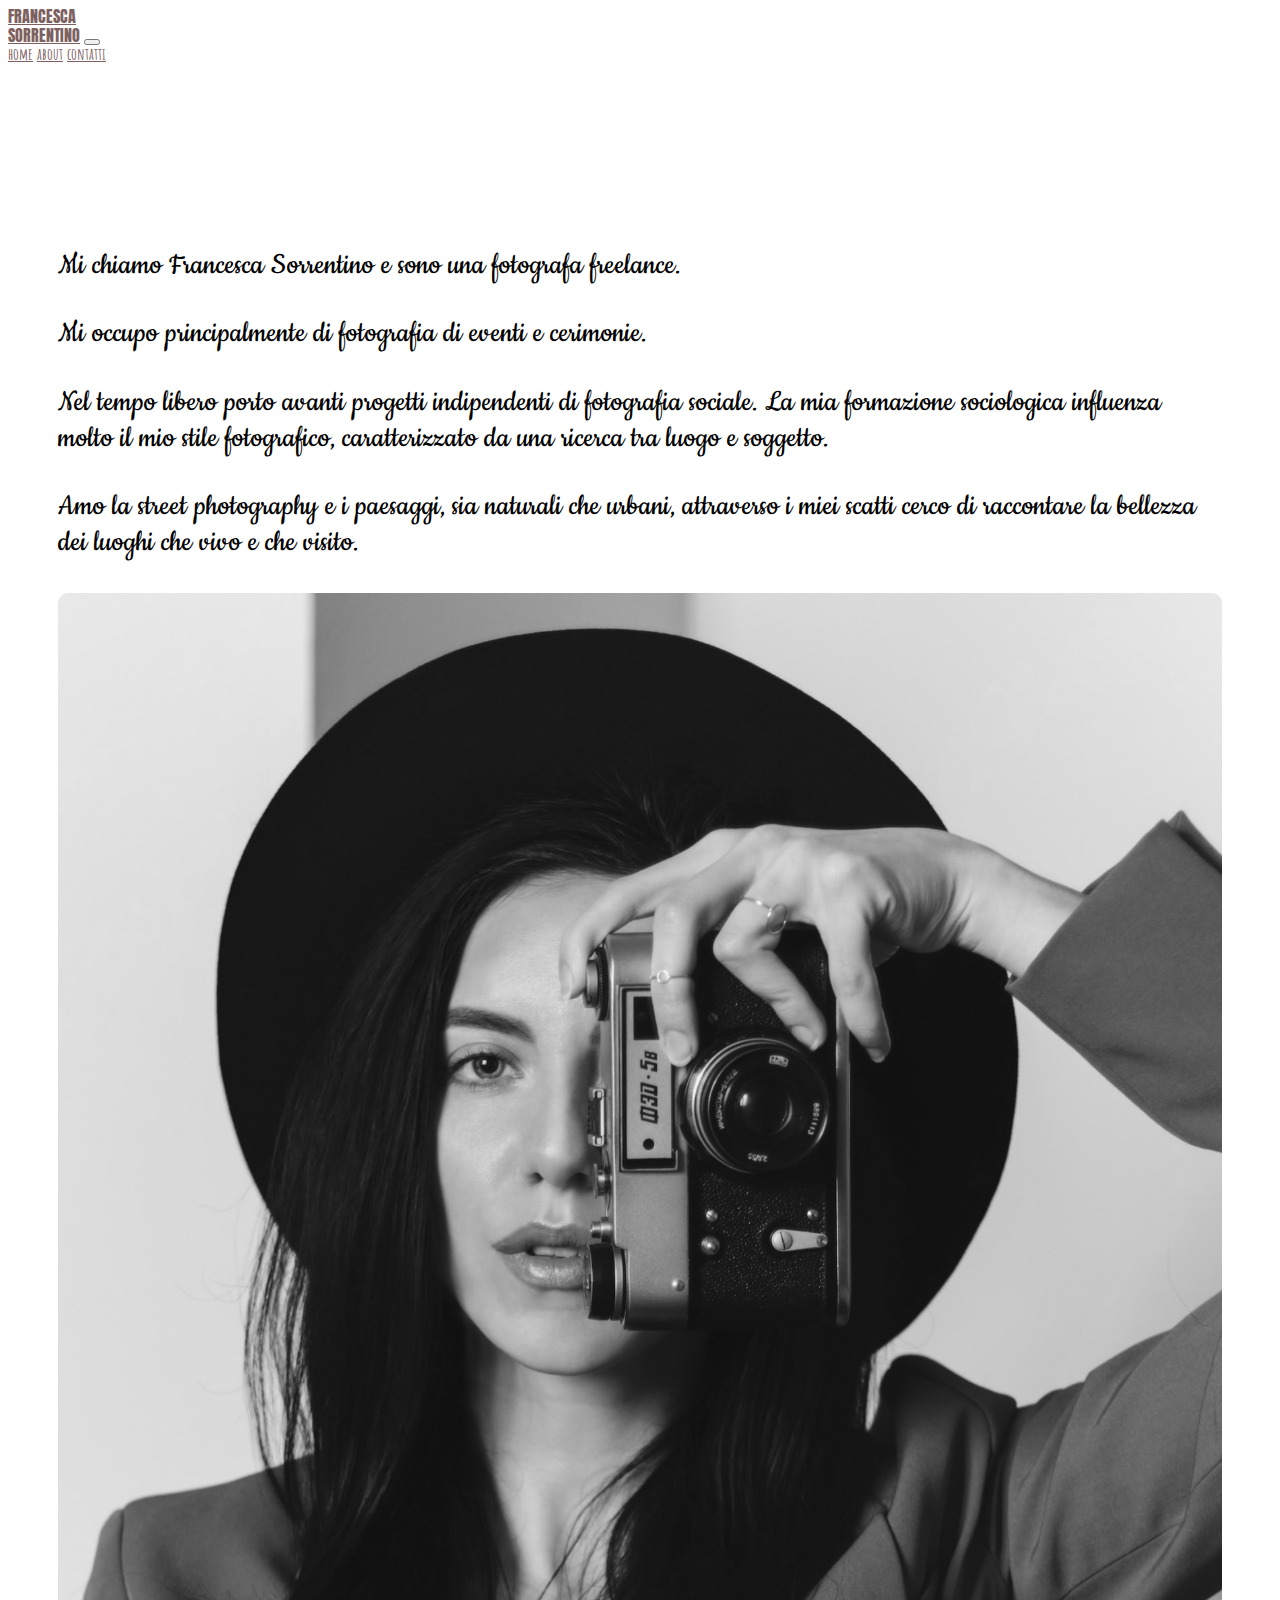
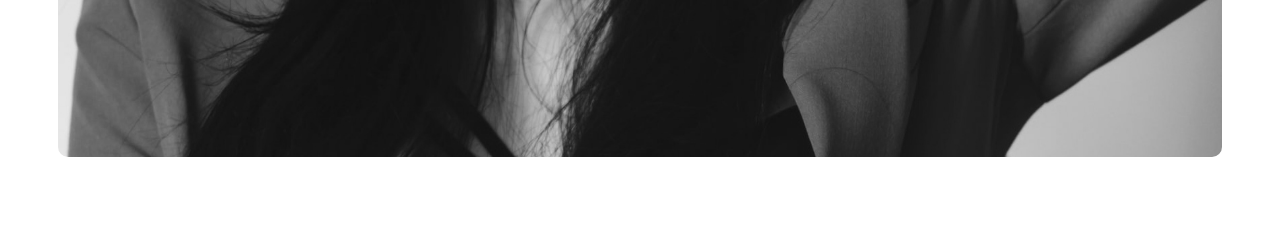
==== about/index.html @ cd2151c4 "Adding the about section" ====
<!DOCTYPE html>
<html lang="en">
<head>
    <meta charset="UTF-8">
    <meta http-equiv="X-UA-Compatible" content="IE=edge">
    <meta name="viewport" content="width=device-width, initial-scale=1.0">
    <title>Francesca Sorrentino | About</title>
    <meta name="description" content="Qualche curiosità su di me">
    <link rel="stylesheet" href="../assets/css/style.css">
    <link href="https://cdn.jsdelivr.net/npm/bootstrap@5.3.0-alpha1/dist/css/bootstrap.min.css" rel="stylesheet" integrity="sha384-GLhlTQ8iRABdZLl6O3oVMWSktQOp6b7In1Zl3/Jr59b6EGGoI1aFkw7cmDA6j6gD" crossorigin="anonymous">

    <link rel="preconnect" href="https://fonts.googleapis.com">
    <link rel="preconnect" href="https://fonts.gstatic.com" crossorigin>
    <link href="https://fonts.googleapis.com/css2?family=Amatic+SC&display=swap" rel="stylesheet">
    <link href="https://fonts.googleapis.com/css2?family=Anton&family=Lobster&family=Rowdies:wght@300&display=swap" rel="stylesheet">
    <link href="https://fonts.googleapis.com/css2?family=Cookie&family=Courgette&family=Dancing+Script&family=Indie+Flower&display=swap" rel="stylesheet">
</head>
<body>
  <nav class="navbar navbar-expand-lg bg-body-tertiary fixed-top pt-3 pb-3">
      <div class="container-fluid">
      <a class="navbar-brand fs-2" href="../index.html">Francesca<br>Sorrentino</a>
      <button class="navbar-toggler" type="button" data-bs-toggle="collapse" data-bs-target="#navbarNavAltMarkup" aria-controls="navbarNavAltMarkup" aria-expanded="false" aria-label="Toggle navigation">
        <span class="navbar-toggler-icon"></span>
      </button>
      <div class="collapse navbar-collapse fs-4" id="navbarNavAltMarkup">
        <div class="navbar-nav text-center ms-auto">
          <a class="nav-link" aria-current="page" href="../index.html">Home</a>
          <a class="nav-link" href="#">About</a>
          <a class="nav-link" href="#">Contatti</a>
        </div>
      </div>
    </div>
  </nav>
    <section class="about">
        <div class="container-fluid">
          <div class="row align-items-center row-cols-1 row-cols-md-2">
            <div class="text-container col">
              <p>Mi chiamo Francesca Sorrentino e sono una fotografa freelance.</p>
              <p>Mi occupo principalmente di fotografia di eventi e cerimonie.</p>
              <p>Nel tempo libero porto avanti progetti indipendenti di fotografia sociale.
                La mia formazione sociologica influenza molto il mio stile fotografico, caratterizzato da una ricerca tra luogo e soggetto.
              <p>Amo la street photography e i paesaggi, sia naturali che urbani, attraverso i miei scatti cerco di raccontare la bellezza dei luoghi che vivo e che visito.</p>
              </p>
            </div>
            <div class="col">
              <img class="about-img" src="../assets/img/ira-ostafiichuk-U6A27TdwQxg-unsplash.jpg" alt="">
            </div>
          </div>
        </div>
    </section>
    <script src="https://cdn.jsdelivr.net/npm/bootstrap@5.3.0-alpha1/dist/js/bootstrap.bundle.min.js" integrity="sha384-w76AqPfDkMBDXo30jS1Sgez6pr3x5MlQ1ZAGC+nuZB+EYdgRZgiwxhTBTkF7CXvN" crossorigin="anonymous">
    </script>
</body>
</html>
---- assets/css/style.css ----
.container-md a, .container-fluid a {
    font-family: 'Anton', sans-serif;
    line-height: 1;
    color: rgb(125, 97, 97);
    text-transform: uppercase;
}
.container-md a:hover, container-fluid a:hover {
  transition: 1s;
}
.navbar-nav a {
    text-transform: none;
    font-family: 'Amatic SC', cursive;
    font-weight: 900;
    text-transform: lowercase;
}
.gallery {
    padding: 150px 20px 50px;
}
@media screen and (max-width: 768px){
  .gallery{
    padding: 100px 5px 10px;
  }
}
img {
    max-width: 100%;
}
.gallery img {
    padding: 5px;
    border-radius: 20px;
}
.centered {
  position: absolute;
  top: 50%;
  left: 50%;
  transform: translate(-50%, -50%);
  font-family: 'Anton', sans-serif;
  font-weight: 500;
  font-size: calc(30px + (60 - 30) * ((100vw - 320px)/ (1600 - 320)));
}
.img-container {
  position: relative;
  transform: scale(1);
  transition: 0.9s;
}
.img-overlay {
  position: absolute;
  top: 5px;
  right: 5px;
  bottom: 5px;
  left: 5px;
  background-image: linear-gradient(rgba(0, 0, 0, 0.3), rgba(0, 0, 0, 0.4));
  border-radius: 15px;
}
.img-container > .img_link {
  cursor: pointer;
  color: white;
}
.img-container:hover {
  transform: scale(1.05);
  transition: transform 0.9s ease-in-out;
}
.about {
  font-family: 'Cookie', cursive;
  padding: 150px 50px 50px;
  font-size: calc(25px + (35 - 25) * ((100vw - 320px)/ (1600 - 320)));
}
.about-img {
  filter: grayscale(10);
  border-radius: 10px;
}
@media screen and (max-width: 768px) {
  .about {
    padding: 100px 15px 20px;
  }
}
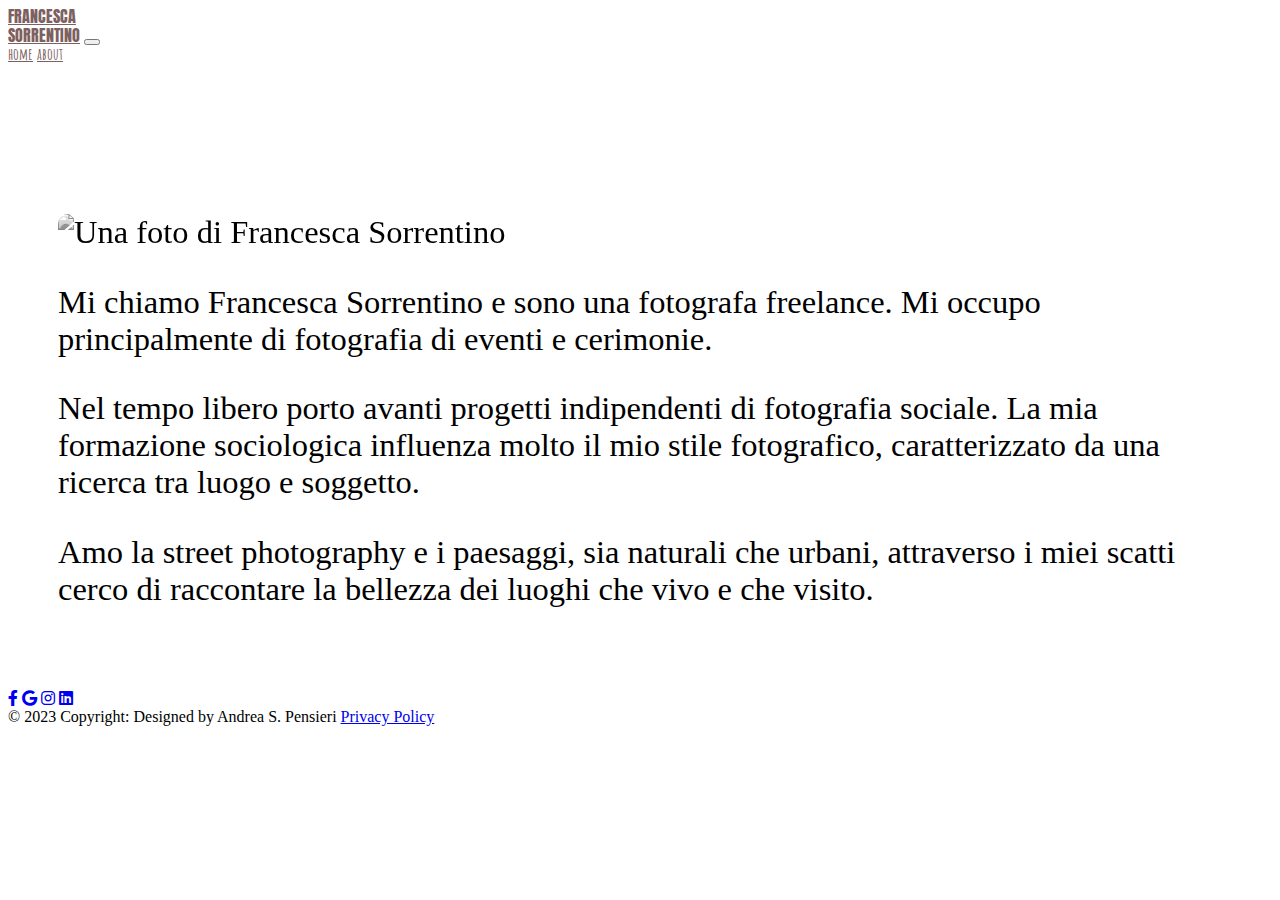
==== commit b41688f8: "Adding a privacy page" ====
--- a/about/index.html
+++ b/about/index.html
@@ -13,7 +13,9 @@
     <link rel="preconnect" href="https://fonts.gstatic.com" crossorigin>
     <link href="https://fonts.googleapis.com/css2?family=Amatic+SC&display=swap" rel="stylesheet">
     <link href="https://fonts.googleapis.com/css2?family=Anton&family=Lobster&family=Rowdies:wght@300&display=swap" rel="stylesheet">
-    <link href="https://fonts.googleapis.com/css2?family=Cookie&family=Courgette&family=Dancing+Script&family=Indie+Flower&display=swap" rel="stylesheet">
+    <link href="https://fonts.googleapis.com/css2?family=Kalam:wght@300&family=Lora&   family=Merienda:wght@300&family=PT+Sans&family=Source+Sans+Pro:wght@200&display=swap"    rel="stylesheet"> 
+    
+    <link rel="stylesheet" href="https://cdnjs.cloudflare.com/ajax/libs/font-awesome/6.0.0/css/all.min.css" integrity="sha512-9usAa10IRO0HhonpyAIVpjrylPvoDwiPUiKdWk5t3PyolY1cOd4DSE0Ga+ri4AuTroPR5aQvXU9xC6qOPnzFeg==" crossorigin="anonymous" referrerpolicy="no-referrer" />
 </head>
 <body>
   <nav class="navbar navbar-expand-lg bg-body-tertiary fixed-top pt-3 pb-3">
@@ -26,7 +28,6 @@
         <div class="navbar-nav text-center ms-auto">
           <a class="nav-link" aria-current="page" href="../index.html">Home</a>
           <a class="nav-link" href="#">About</a>
-          <a class="nav-link" href="#">Contatti</a>
         </div>
       </div>
     </div>
@@ -34,20 +35,58 @@
     <section class="about">
         <div class="container-fluid">
           <div class="row align-items-center row-cols-1 row-cols-md-2">
+            <div class="col">
+              <img class="about-img" src="../assets/img/Foto-1.jpg" alt="Una foto di Francesca Sorrentino">
+            </div>
             <div class="text-container col">
-              <p>Mi chiamo Francesca Sorrentino e sono una fotografa freelance.</p>
-              <p>Mi occupo principalmente di fotografia di eventi e cerimonie.</p>
+              <p>Mi chiamo Francesca Sorrentino e sono una fotografa freelance.
+              Mi occupo principalmente di fotografia di eventi e cerimonie.</p>
               <p>Nel tempo libero porto avanti progetti indipendenti di fotografia sociale.
                 La mia formazione sociologica influenza molto il mio stile fotografico, caratterizzato da una ricerca tra luogo e soggetto.
               <p>Amo la street photography e i paesaggi, sia naturali che urbani, attraverso i miei scatti cerco di raccontare la bellezza dei luoghi che vivo e che visito.</p>
               </p>
             </div>
-            <div class="col">
-              <img class="about-img" src="../assets/img/ira-ostafiichuk-U6A27TdwQxg-unsplash.jpg" alt="">
-            </div>
           </div>
         </div>
     </section>
+      <footer class="text-center">
+  <div class="container pt-4">
+    <section class="mb-4">
+      <a
+        class="btn btn-link btn-floating btn-lg text-white m-1"
+        href="#!"
+        role="button"
+        data-mdb-ripple-color="dark"
+        ><i class="fab fa-facebook-f"></i
+      ></a>
+      <a
+        class="btn btn-link btn-floating btn-lg text-white m-1"
+        href="#!"
+        role="button"
+        data-mdb-ripple-color="dark"
+        ><i class="fab fa-google"></i
+      ></a>
+      <a
+        class="btn btn-link btn-floating btn-lg text-white m-1"
+        href="#!"
+        role="button"
+        data-mdb-ripple-color="dark"
+        ><i class="fab fa-instagram"></i
+      ></a>
+      <a
+        class="btn btn-link btn-floating btn-lg text-white m-1"
+        href="#!"
+        role="button"
+        data-mdb-ripple-color="dark"
+        ><i class="fab fa-linkedin"></i
+      ></a>
+    </section>
+  </div>
+  <div class="text-center text-white p-3">
+    © 2023 Copyright: Designed by Andrea S. Pensieri
+     <a href="https://www.iubenda.com/privacy-policy/60994556" class="iubenda-black iubenda-noiframe iubenda-embed iubenda-noiframe " title="Privacy Policy ">Privacy Policy</a><script type="text/javascript">(function (w,d) {var loader = function () {var s = d.createElement("script"), tag = d.getElementsByTagName("script")[0]; s.src="https://cdn.iubenda.com/iubenda.js"; tag.parentNode.insertBefore(s,tag);}; if(w.addEventListener){w.addEventListener("load", loader, false);}else if(w.attachEvent){w.attachEvent("onload", loader);}else{w.onload = loader;}})(window, document);</script>
+  </div>
+</footer>
     <script src="https://cdn.jsdelivr.net/npm/bootstrap@5.3.0-alpha1/dist/js/bootstrap.bundle.min.js" integrity="sha384-w76AqPfDkMBDXo30jS1Sgez6pr3x5MlQ1ZAGC+nuZB+EYdgRZgiwxhTBTkF7CXvN" crossorigin="anonymous">
     </script>
 </body>
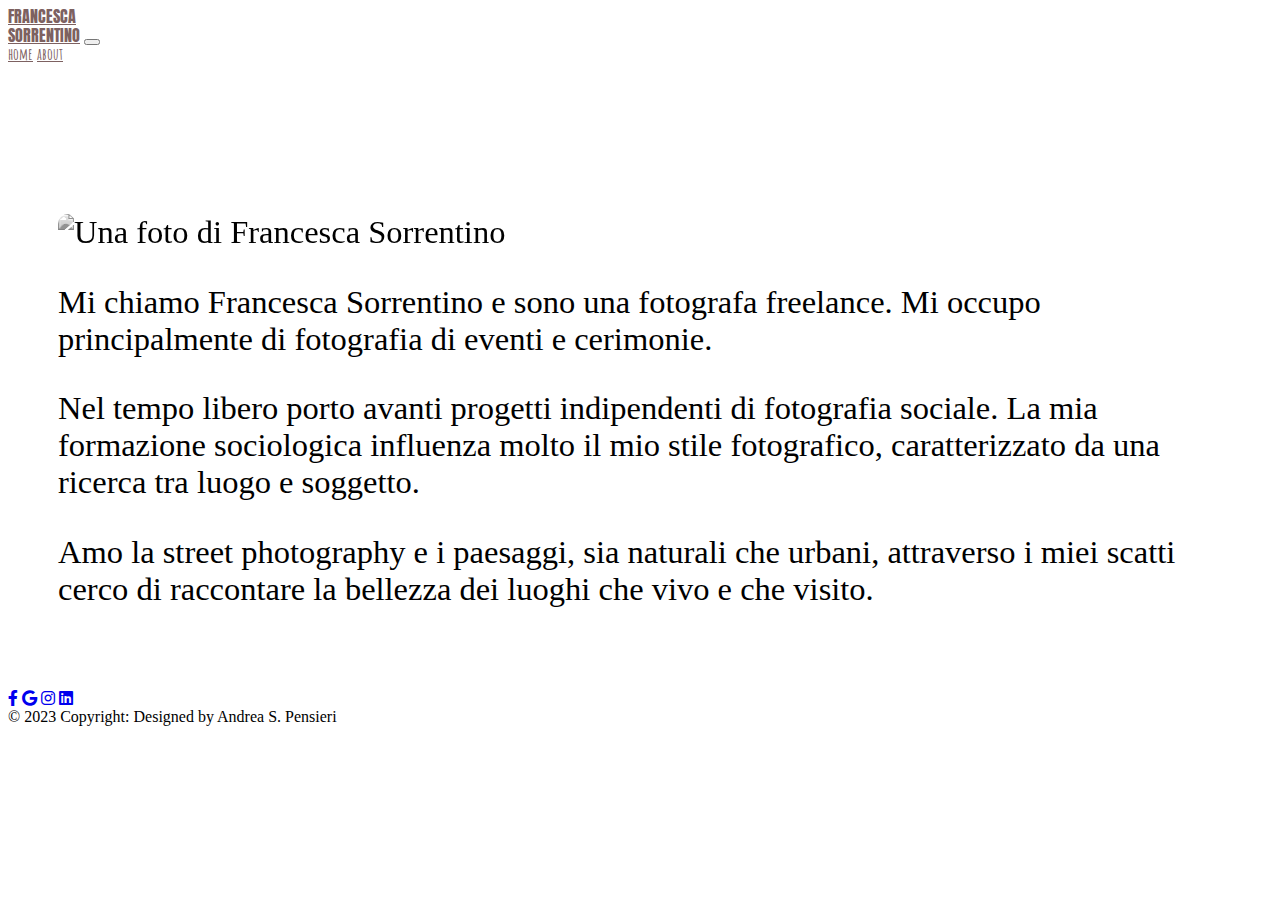
==== commit 8fbd2188: "Deleting privacy page" ====
--- a/about/index.html
+++ b/about/index.html
@@ -84,7 +84,6 @@
   </div>
   <div class="text-center text-white p-3">
     © 2023 Copyright: Designed by Andrea S. Pensieri
-     <a href="https://www.iubenda.com/privacy-policy/60994556" class="iubenda-black iubenda-noiframe iubenda-embed iubenda-noiframe " title="Privacy Policy ">Privacy Policy</a><script type="text/javascript">(function (w,d) {var loader = function () {var s = d.createElement("script"), tag = d.getElementsByTagName("script")[0]; s.src="https://cdn.iubenda.com/iubenda.js"; tag.parentNode.insertBefore(s,tag);}; if(w.addEventListener){w.addEventListener("load", loader, false);}else if(w.attachEvent){w.attachEvent("onload", loader);}else{w.onload = loader;}})(window, document);</script>
   </div>
 </footer>
     <script src="https://cdn.jsdelivr.net/npm/bootstrap@5.3.0-alpha1/dist/js/bootstrap.bundle.min.js" integrity="sha384-w76AqPfDkMBDXo30jS1Sgez6pr3x5MlQ1ZAGC+nuZB+EYdgRZgiwxhTBTkF7CXvN" crossorigin="anonymous">
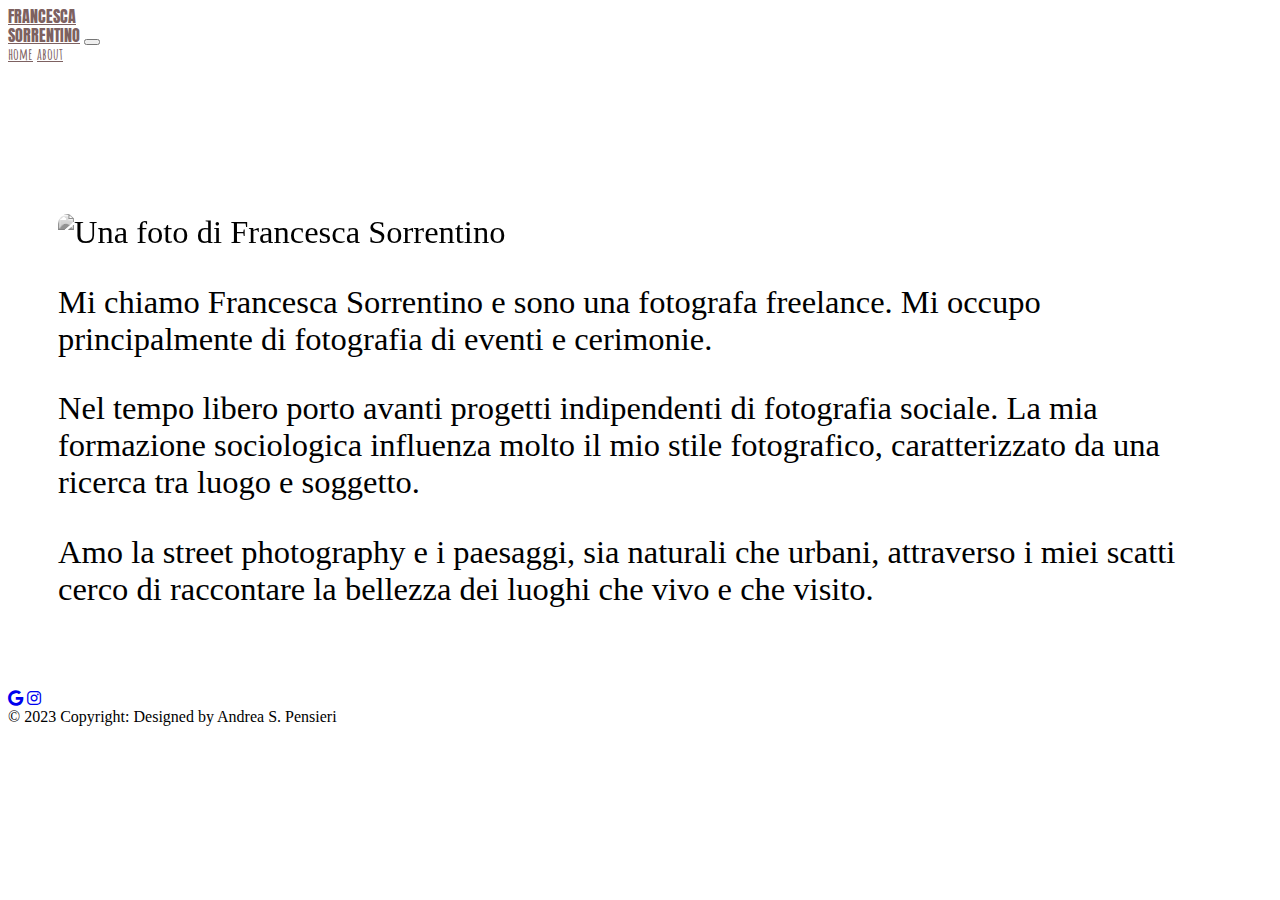
==== commit 2b09a3a4: "Adding social links" ====
--- a/about/index.html
+++ b/about/index.html
@@ -54,31 +54,17 @@
     <section class="mb-4">
       <a
         class="btn btn-link btn-floating btn-lg text-white m-1"
-        href="#!"
-        role="button"
-        data-mdb-ripple-color="dark"
-        ><i class="fab fa-facebook-f"></i
-      ></a>
-      <a
-        class="btn btn-link btn-floating btn-lg text-white m-1"
-        href="#!"
+        href="mailto:francescasorrentinofoto@gmail.com"
         role="button"
         data-mdb-ripple-color="dark"
         ><i class="fab fa-google"></i
       ></a>
       <a
         class="btn btn-link btn-floating btn-lg text-white m-1"
-        href="#!"
+        href="https://www.instagram.com/p/CafqqZOIcry/?hl=it"
         role="button"
         data-mdb-ripple-color="dark"
         ><i class="fab fa-instagram"></i
-      ></a>
-      <a
-        class="btn btn-link btn-floating btn-lg text-white m-1"
-        href="#!"
-        role="button"
-        data-mdb-ripple-color="dark"
-        ><i class="fab fa-linkedin"></i
       ></a>
     </section>
   </div>
